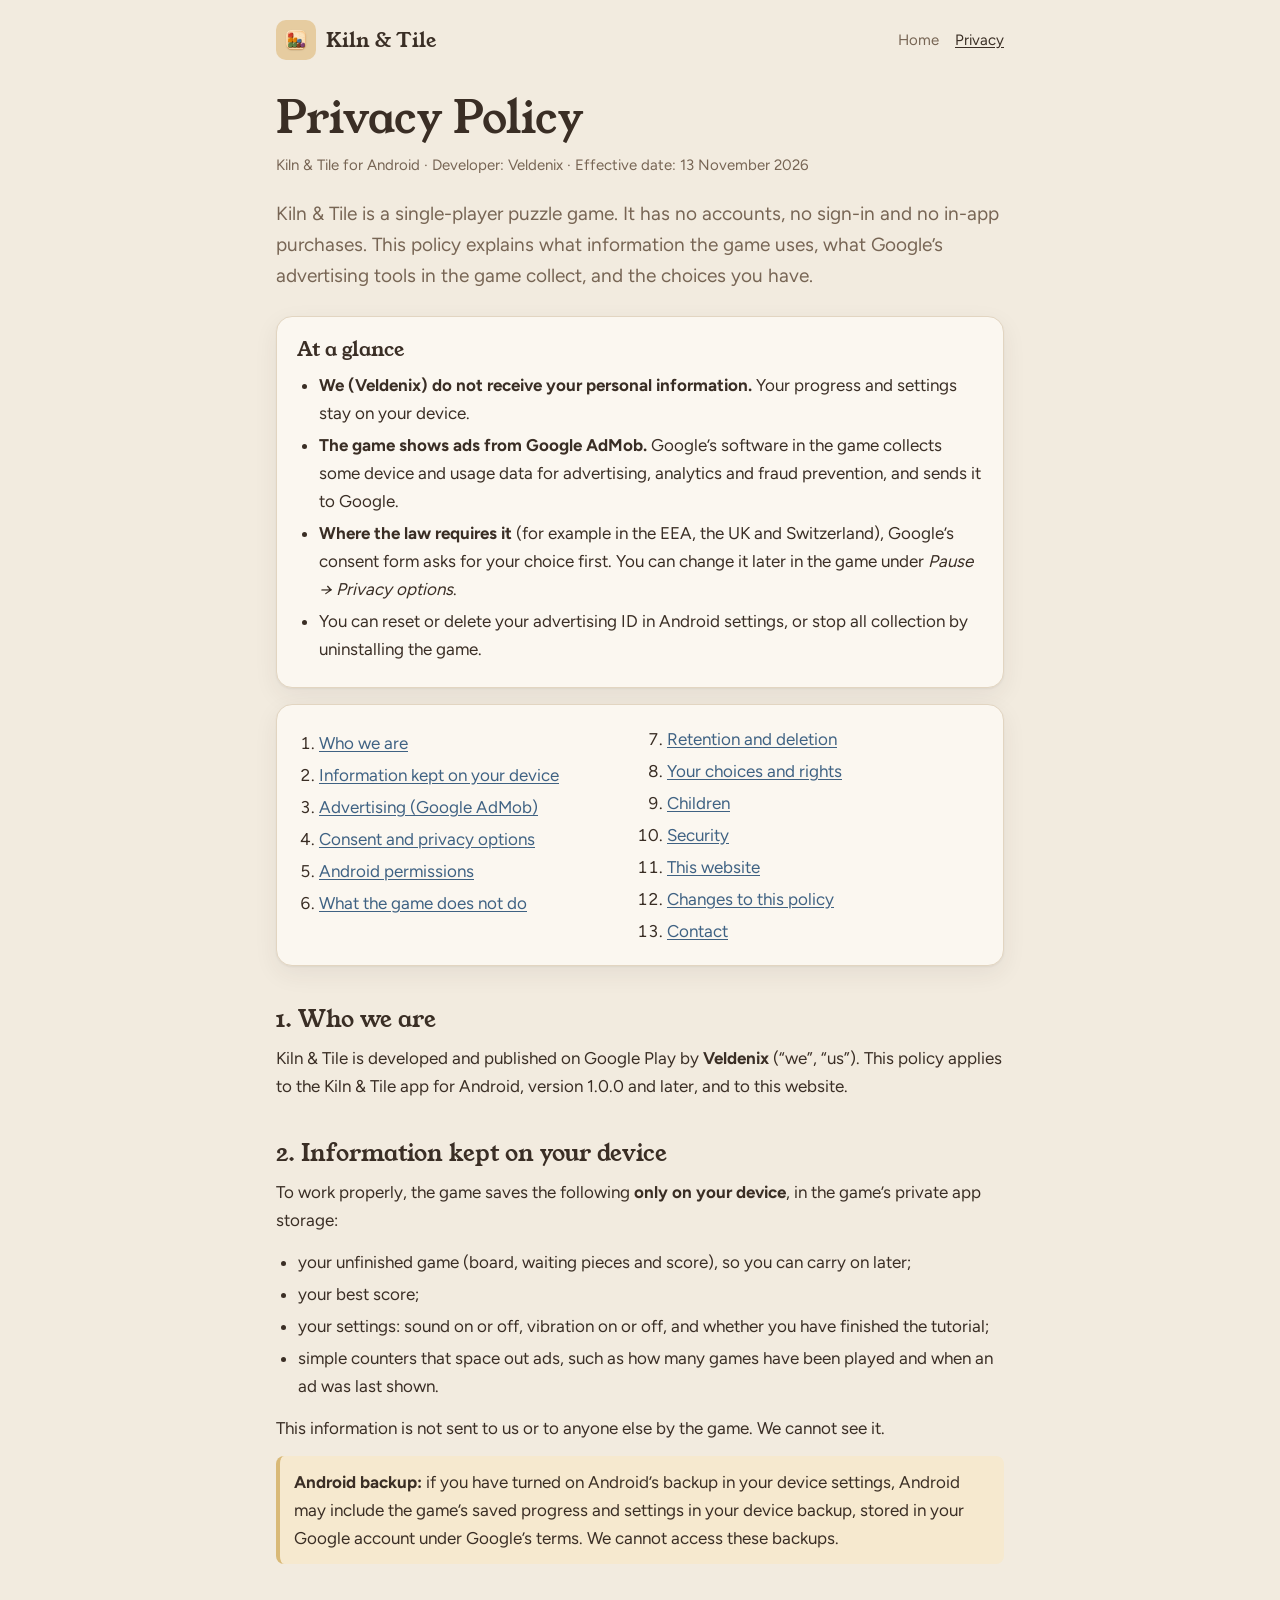
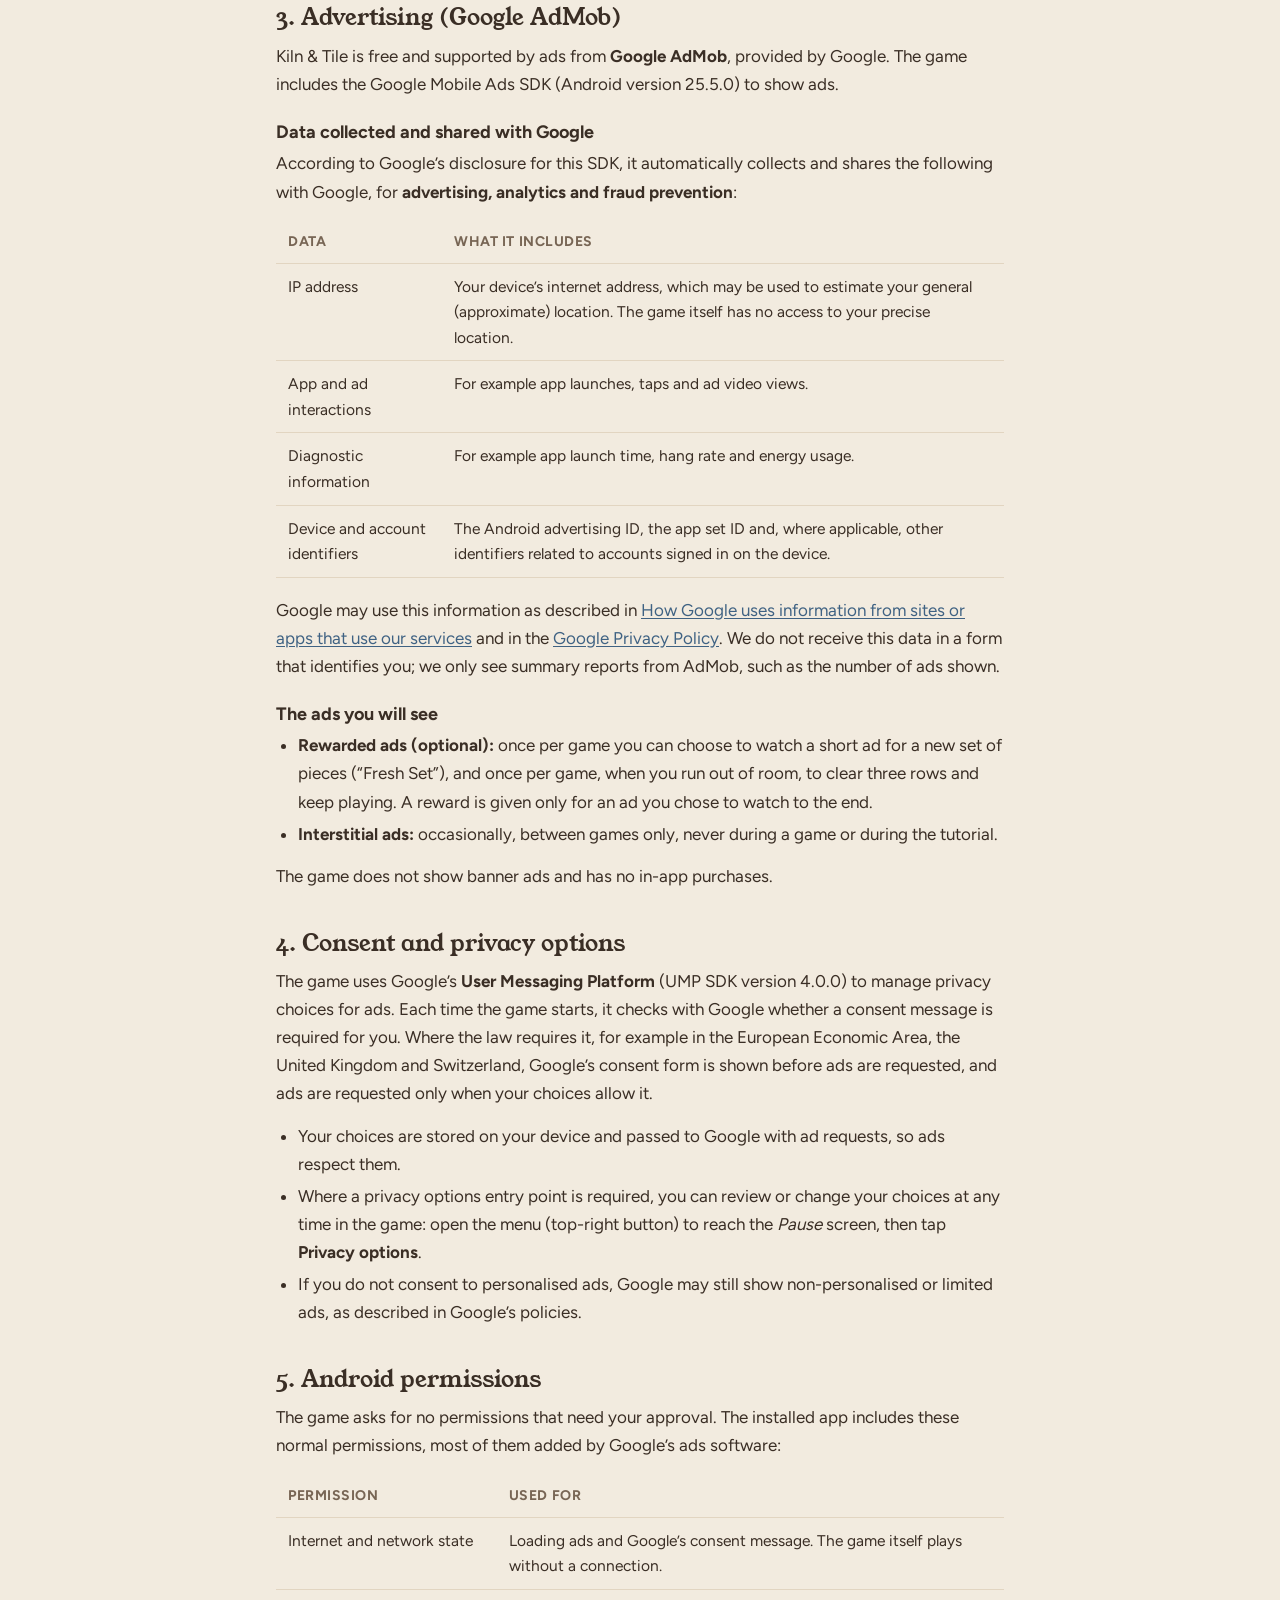
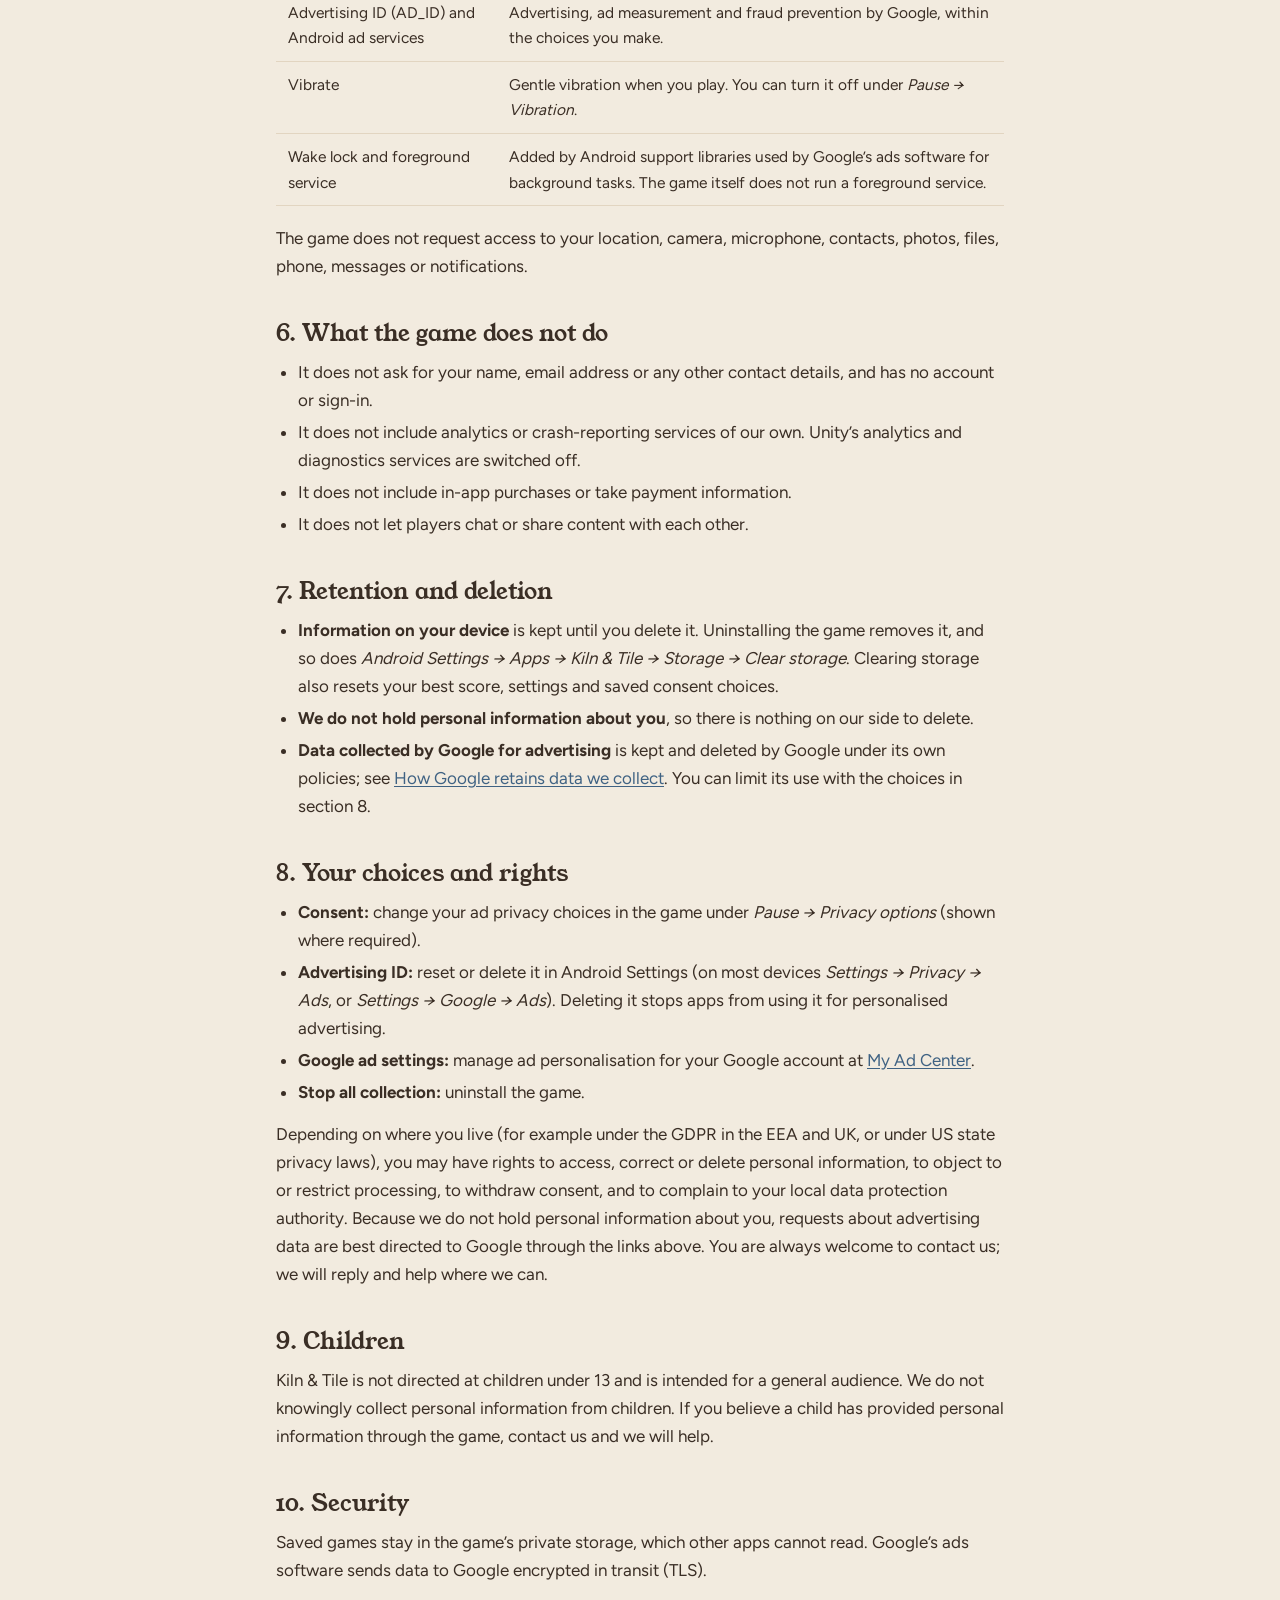
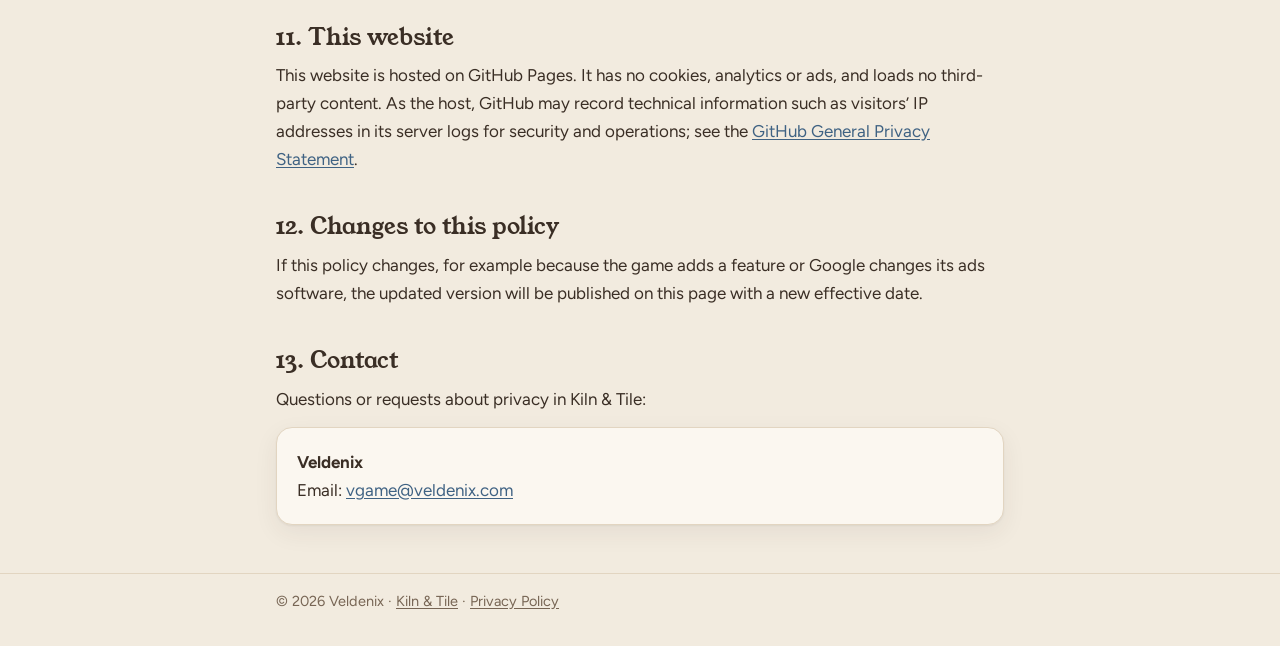
==== privacy-policy.html @ 715ed275 "Add Kiln & Tile website and privacy policy Home page and privacy policy for the Kiln & Tile Android " ====
<!doctype html>
<html lang="en">
<head>
<meta charset="utf-8">
<meta name="viewport" content="width=device-width, initial-scale=1">
<title>Kiln &amp; Tile Privacy Policy</title>
<meta name="description" content="Privacy policy for Kiln & Tile, a calm block puzzle game for Android by Veldenix: what data is used, advertising and consent, retention, deletion and contact.">
<meta name="color-scheme" content="light dark">
<link rel="icon" type="image/png" href="assets/img/favicon-48.png">
<link rel="apple-touch-icon" href="assets/img/apple-touch-icon.png">
<link rel="canonical" href="https://vgame-ux.github.io/kiln-and-tile/privacy-policy.html">
<link rel="stylesheet" href="assets/site.css">
</head>
<body>
<header class="site-head">
  <div class="wrap">
    <a class="brand" href="./"><img src="assets/img/app-icon-256.png" alt="" width="40" height="40"><span>Kiln &amp; Tile</span></a>
    <nav aria-label="Site">
      <a href="./">Home</a>
      <a href="privacy-policy.html" aria-current="page">Privacy</a>
    </nav>
  </div>
</header>

<main class="wrap">
  <h1>Privacy Policy</h1>
  <p class="meta">Kiln &amp; Tile for Android · Developer: Veldenix · Effective date: 13 November 2026</p>

  <p class="lede">Kiln &amp; Tile is a single-player puzzle game. It has no accounts, no sign-in and no in-app purchases. This policy explains what information the game uses, what Google’s advertising tools in the game collect, and the choices you have.</p>

  <section class="card glance" aria-labelledby="glance">
    <h2 id="glance">At a glance</h2>
    <ul>
      <li><strong>We (Veldenix) do not receive your personal information.</strong> Your progress and settings stay on your device.</li>
      <li><strong>The game shows ads from Google AdMob.</strong> Google’s software in the game collects some device and usage data for advertising, analytics and fraud prevention, and sends it to Google.</li>
      <li><strong>Where the law requires it</strong> (for example in the EEA, the UK and Switzerland), Google’s consent form asks for your choice first. You can change it later in the game under <em>Pause → Privacy options</em>.</li>
      <li>You can reset or delete your advertising ID in Android settings, or stop all collection by uninstalling the game.</li>
    </ul>
  </section>

  <nav class="card toc" aria-label="Contents" style="margin-top:16px">
    <ol>
      <li><a href="#who">Who we are</a></li>
      <li><a href="#device">Information kept on your device</a></li>
      <li><a href="#ads">Advertising (Google AdMob)</a></li>
      <li><a href="#consent">Consent and privacy options</a></li>
      <li><a href="#permissions">Android permissions</a></li>
      <li><a href="#not">What the game does not do</a></li>
      <li><a href="#retention">Retention and deletion</a></li>
      <li><a href="#choices">Your choices and rights</a></li>
      <li><a href="#children">Children</a></li>
      <li><a href="#security">Security</a></li>
      <li><a href="#website">This website</a></li>
      <li><a href="#changes">Changes to this policy</a></li>
      <li><a href="#contact">Contact</a></li>
    </ol>
  </nav>

  <h2 id="who">1. Who we are</h2>
  <p>Kiln &amp; Tile is developed and published on Google Play by <strong>Veldenix</strong> (“we”, “us”). This policy applies to the Kiln &amp; Tile app for Android, version 1.0.0 and later, and to this website.</p>

  <h2 id="device">2. Information kept on your device</h2>
  <p>To work properly, the game saves the following <strong>only on your device</strong>, in the game’s private app storage:</p>
  <ul>
    <li>your unfinished game (board, waiting pieces and score), so you can carry on later;</li>
    <li>your best score;</li>
    <li>your settings: sound on or off, vibration on or off, and whether you have finished the tutorial;</li>
    <li>simple counters that space out ads, such as how many games have been played and when an ad was last shown.</li>
  </ul>
  <p>This information is not sent to us or to anyone else by the game. We cannot see it.</p>
  <p class="note"><strong>Android backup:</strong> if you have turned on Android’s backup in your device settings, Android may include the game’s saved progress and settings in your device backup, stored in your Google account under Google’s terms. We cannot access these backups.</p>

  <h2 id="ads">3. Advertising (Google AdMob)</h2>
  <p>Kiln &amp; Tile is free and supported by ads from <strong>Google AdMob</strong>, provided by Google. The game includes the Google Mobile Ads SDK (Android version 25.5.0) to show ads.</p>
  <h3>Data collected and shared with Google</h3>
  <p>According to Google’s disclosure for this SDK, it automatically collects and shares the following with Google, for <strong>advertising, analytics and fraud prevention</strong>:</p>
  <table>
    <thead><tr><th scope="col">Data</th><th scope="col">What it includes</th></tr></thead>
    <tbody>
      <tr><td data-label="Data">IP address</td><td data-label="What it includes">Your device’s internet address, which may be used to estimate your general (approximate) location. The game itself has no access to your precise location.</td></tr>
      <tr><td data-label="Data">App and ad interactions</td><td data-label="What it includes">For example app launches, taps and ad video views.</td></tr>
      <tr><td data-label="Data">Diagnostic information</td><td data-label="What it includes">For example app launch time, hang rate and energy usage.</td></tr>
      <tr><td data-label="Data">Device and account identifiers</td><td data-label="What it includes">The Android advertising ID, the app set ID and, where applicable, other identifiers related to accounts signed in on the device.</td></tr>
    </tbody>
  </table>
  <p>Google may use this information as described in <a href="https://policies.google.com/technologies/partner-sites">How Google uses information from sites or apps that use our services</a> and in the <a href="https://policies.google.com/privacy">Google Privacy Policy</a>. We do not receive this data in a form that identifies you; we only see summary reports from AdMob, such as the number of ads shown.</p>
  <h3>The ads you will see</h3>
  <ul>
    <li><strong>Rewarded ads (optional):</strong> once per game you can choose to watch a short ad for a new set of pieces (“Fresh Set”), and once per game, when you run out of room, to clear three rows and keep playing. A reward is given only for an ad you chose to watch to the end.</li>
    <li><strong>Interstitial ads:</strong> occasionally, between games only, never during a game or during the tutorial.</li>
  </ul>
  <p>The game does not show banner ads and has no in-app purchases.</p>

  <h2 id="consent">4. Consent and privacy options</h2>
  <p>The game uses Google’s <strong>User Messaging Platform</strong> (UMP SDK version 4.0.0) to manage privacy choices for ads. Each time the game starts, it checks with Google whether a consent message is required for you. Where the law requires it, for example in the European Economic Area, the United Kingdom and Switzerland, Google’s consent form is shown before ads are requested, and ads are requested only when your choices allow it.</p>
  <ul>
    <li>Your choices are stored on your device and passed to Google with ad requests, so ads respect them.</li>
    <li>Where a privacy options entry point is required, you can review or change your choices at any time in the game: open the menu (top-right button) to reach the <em>Pause</em> screen, then tap <strong>Privacy options</strong>.</li>
    <li>If you do not consent to personalised ads, Google may still show non-personalised or limited ads, as described in Google’s policies.</li>
  </ul>

  <h2 id="permissions">5. Android permissions</h2>
  <p>The game asks for no permissions that need your approval. The installed app includes these normal permissions, most of them added by Google’s ads software:</p>
  <table>
    <thead><tr><th scope="col">Permission</th><th scope="col">Used for</th></tr></thead>
    <tbody>
      <tr><td data-label="Permission">Internet and network state</td><td data-label="Used for">Loading ads and Google’s consent message. The game itself plays without a connection.</td></tr>
      <tr><td data-label="Permission">Advertising ID (AD_ID) and Android ad services</td><td data-label="Used for">Advertising, ad measurement and fraud prevention by Google, within the choices you make.</td></tr>
      <tr><td data-label="Permission">Vibrate</td><td data-label="Used for">Gentle vibration when you play. You can turn it off under <em>Pause → Vibration</em>.</td></tr>
      <tr><td data-label="Permission">Wake lock and foreground service</td><td data-label="Used for">Added by Android support libraries used by Google’s ads software for background tasks. The game itself does not run a foreground service.</td></tr>
    </tbody>
  </table>
  <p>The game does not request access to your location, camera, microphone, contacts, photos, files, phone, messages or notifications.</p>

  <h2 id="not">6. What the game does not do</h2>
  <ul>
    <li>It does not ask for your name, email address or any other contact details, and has no account or sign-in.</li>
    <li>It does not include analytics or crash-reporting services of our own. Unity’s analytics and diagnostics services are switched off.</li>
    <li>It does not include in-app purchases or take payment information.</li>
    <li>It does not let players chat or share content with each other.</li>
  </ul>

  <h2 id="retention">7. Retention and deletion</h2>
  <ul>
    <li><strong>Information on your device</strong> is kept until you delete it. Uninstalling the game removes it, and so does <em>Android Settings → Apps → Kiln &amp; Tile → Storage → Clear storage</em>. Clearing storage also resets your best score, settings and saved consent choices.</li>
    <li><strong>We do not hold personal information about you</strong>, so there is nothing on our side to delete.</li>
    <li><strong>Data collected by Google for advertising</strong> is kept and deleted by Google under its own policies; see <a href="https://policies.google.com/technologies/retention">How Google retains data we collect</a>. You can limit its use with the choices in section 8.</li>
  </ul>

  <h2 id="choices">8. Your choices and rights</h2>
  <ul>
    <li><strong>Consent:</strong> change your ad privacy choices in the game under <em>Pause → Privacy options</em> (shown where required).</li>
    <li><strong>Advertising ID:</strong> reset or delete it in Android Settings (on most devices <em>Settings → Privacy → Ads</em>, or <em>Settings → Google → Ads</em>). Deleting it stops apps from using it for personalised advertising.</li>
    <li><strong>Google ad settings:</strong> manage ad personalisation for your Google account at <a href="https://myadcenter.google.com/">My Ad Center</a>.</li>
    <li><strong>Stop all collection:</strong> uninstall the game.</li>
  </ul>
  <p>Depending on where you live (for example under the GDPR in the EEA and UK, or under US state privacy laws), you may have rights to access, correct or delete personal information, to object to or restrict processing, to withdraw consent, and to complain to your local data protection authority. Because we do not hold personal information about you, requests about advertising data are best directed to Google through the links above. You are always welcome to contact us; we will reply and help where we can.</p>

  <h2 id="children">9. Children</h2>
  <p>Kiln &amp; Tile is not directed at children under 13 and is intended for a general audience. We do not knowingly collect personal information from children. If you believe a child has provided personal information through the game, contact us and we will help.</p>

  <h2 id="security">10. Security</h2>
  <p>Saved games stay in the game’s private storage, which other apps cannot read. Google’s ads software sends data to Google encrypted in transit (TLS).</p>

  <h2 id="website">11. This website</h2>
  <p>This website is hosted on GitHub Pages. It has no cookies, analytics or ads, and loads no third-party content. As the host, GitHub may record technical information such as visitors’ IP addresses in its server logs for security and operations; see the <a href="https://docs.github.com/en/site-policy/privacy-policies/github-general-privacy-statement">GitHub General Privacy Statement</a>.</p>

  <h2 id="changes">12. Changes to this policy</h2>
  <p>If this policy changes, for example because the game adds a feature or Google changes its ads software, the updated version will be published on this page with a new effective date.</p>

  <h2 id="contact">13. Contact</h2>
  <p>Questions or requests about privacy in Kiln &amp; Tile:</p>
  <p class="card"><strong>Veldenix</strong><br>
    Email: <a href="mailto:vgame@veldenix.com">vgame@veldenix.com</a></p>
</main>

<footer class="site-foot">
  <div class="wrap">
    <p>© 2026 Veldenix · <a href="./">Kiln &amp; Tile</a> · <a href="privacy-policy.html">Privacy Policy</a></p>
  </div>
</footer>
</body>
</html>
---- assets/site.css ----
/* Kiln & Tile site: shared styles. Fonts are self-hosted (SIL OFL), so pages make no third-party requests. */
@font-face {
  font-family: "Young Serif";
  src: url("fonts/YoungSerif-Regular.ttf") format("truetype");
  font-weight: 400;
  font-display: swap;
}
@font-face {
  font-family: "Figtree";
  src: url("fonts/Figtree-Variable.ttf") format("truetype");
  font-weight: 300 900;
  font-display: swap;
}

:root {
  --bg: #F2EBDF;          /* Linen */
  --surface: #FBF7F0;     /* Porcelain */
  --line: #E2D5C1;        /* Well */
  --ink: #3A2E25;         /* Umber */
  --muted: #776554;       /* Clay ink */
  --accent: #A3463A;      /* Oxblood */
  --link: #3F6283;        /* Cobalt, darkened for contrast */
  --note-bg: #F6E9CF;
  --note-line: #D9B977;
  --shadow: 0 1px 2px rgba(58, 46, 37, .06), 0 8px 24px rgba(58, 46, 37, .07);
  color-scheme: light;
}
@media (prefers-color-scheme: dark) {
  :root:not([data-theme="light"]) {
    --bg: #1E1813;
    --surface: #2A221B;
    --line: #3E3328;
    --ink: #F2EBDF;
    --muted: #C4B4A0;
    --accent: #E08A7C;
    --link: #9DBBD8;
    --note-bg: #3A2F1C;
    --note-line: #7A6233;
    --shadow: none;
    color-scheme: dark;
  }
}
:root[data-theme="dark"] {
  --bg: #1E1813; --surface: #2A221B; --line: #3E3328; --ink: #F2EBDF; --muted: #C4B4A0;
  --accent: #E08A7C; --link: #9DBBD8; --note-bg: #3A2F1C; --note-line: #7A6233; --shadow: none;
  color-scheme: dark;
}

* { box-sizing: border-box; }
html { -webkit-text-size-adjust: 100%; }
body {
  margin: 0;
  background: var(--bg);
  color: var(--ink);
  font: 400 17px/1.65 "Figtree", system-ui, -apple-system, "Segoe UI", Roboto, sans-serif;
  overflow-wrap: break-word;
}
a { color: var(--link); text-underline-offset: 2px; }
a:focus-visible { outline: 3px solid var(--link); outline-offset: 2px; border-radius: 4px; }
img { max-width: 100%; height: auto; display: block; }

.wrap { max-width: 760px; margin: 0 auto; padding: 0 16px; }

/* Header */
.site-head { padding: 20px 0 8px; }
.site-head .wrap { display: flex; align-items: center; gap: 12px; }
.brand { display: flex; align-items: center; gap: 10px; color: var(--ink); text-decoration: none; }
.brand img { width: 40px; height: 40px; border-radius: 10px; }
.brand span { font-family: "Young Serif", Georgia, serif; font-size: 20px; }
.site-head nav { margin-left: auto; display: flex; gap: 16px; font-size: 15px; }
.site-head nav a { color: var(--muted); text-decoration: none; }
.site-head nav a:hover, .site-head nav a[aria-current="page"] { color: var(--ink); text-decoration: underline; }

/* Type */
h1, h2, h3 { font-family: "Young Serif", Georgia, serif; font-weight: 400; line-height: 1.2; color: var(--ink); }
h1 { font-size: clamp(30px, 7vw, 44px); margin: 24px 0 8px; }
h2 { font-size: 23px; margin: 40px 0 10px; scroll-margin-top: 16px; }
h3 { font-size: 18px; margin: 24px 0 6px; font-family: "Figtree", system-ui, sans-serif; font-weight: 700; }
p, ul, ol { margin: 0 0 14px; }
ul, ol { padding-left: 22px; }
li { margin: 4px 0; }
.lede { font-size: 19px; color: var(--muted); }
.meta { color: var(--muted); font-size: 15px; margin: 0 0 20px; }

/* Blocks */
.card {
  background: var(--surface);
  border: 1px solid var(--line);
  border-radius: 16px;
  padding: 20px;
  box-shadow: var(--shadow);
}
.glance { margin: 24px 0 8px; }
.glance h2 { margin-top: 0; font-size: 20px; }
.glance ul { margin-bottom: 0; }
.toc ol { margin: 0; columns: 2 240px; column-gap: 32px; }
.toc li { break-inside: avoid; }
.note {
  background: var(--note-bg);
  border-left: 4px solid var(--note-line);
  border-radius: 8px;
  padding: 12px 14px;
  margin: 0 0 16px;
}
.placeholder { background: var(--note-bg); outline: 2px dashed var(--note-line); border-radius: 4px; padding: 0 4px; }

/* Tables become stacked cards on narrow screens */
table { width: 100%; border-collapse: collapse; margin: 8px 0 18px; font-size: 15.5px; }
th, td { text-align: left; vertical-align: top; padding: 10px 12px; border-bottom: 1px solid var(--line); }
th { font-weight: 700; color: var(--muted); font-size: 14px; text-transform: uppercase; letter-spacing: .04em; }
@media (max-width: 620px) {
  table, thead, tbody, tr, th, td { display: block; }
  thead { position: absolute; left: -9999px; }
  tr { background: var(--surface); border: 1px solid var(--line); border-radius: 12px; padding: 6px 4px; margin: 0 0 12px; }
  td { border: 0; padding: 6px 12px; }
  td::before { content: attr(data-label); display: block; font-size: 12.5px; font-weight: 700; letter-spacing: .05em; text-transform: uppercase; color: var(--muted); }
}

/* Home page */
.hero { display: grid; gap: 24px; align-items: center; padding: 16px 0 8px; }
.hero .icon { width: 120px; height: 120px; border-radius: 28px; box-shadow: var(--shadow); }
.hero h1 { margin-top: 8px; }
@media (min-width: 640px) { .hero { grid-template-columns: 140px 1fr; } .hero .icon { width: 140px; height: 140px; } }
.badge {
  display: inline-block; font-size: 14px; font-weight: 700; letter-spacing: .03em;
  padding: 8px 14px; border-radius: 999px; background: var(--ink); color: var(--bg);
}
.shots { display: grid; grid-template-columns: repeat(3, minmax(0, 1fr)); gap: 12px; margin: 28px 0 8px; }
.shots img { border-radius: 14px; border: 1px solid var(--line); box-shadow: var(--shadow); }
.features { display: grid; gap: 12px; margin: 24px 0; }
@media (min-width: 640px) { .features { grid-template-columns: 1fr 1fr; } }
.features .card p { margin: 0; color: var(--muted); }
.features .card h3 { margin: 0 0 4px; }

/* Footer */
.site-foot { margin: 48px 0 32px; padding-top: 16px; border-top: 1px solid var(--line); color: var(--muted); font-size: 14.5px; }
.site-foot a { color: var(--muted); }
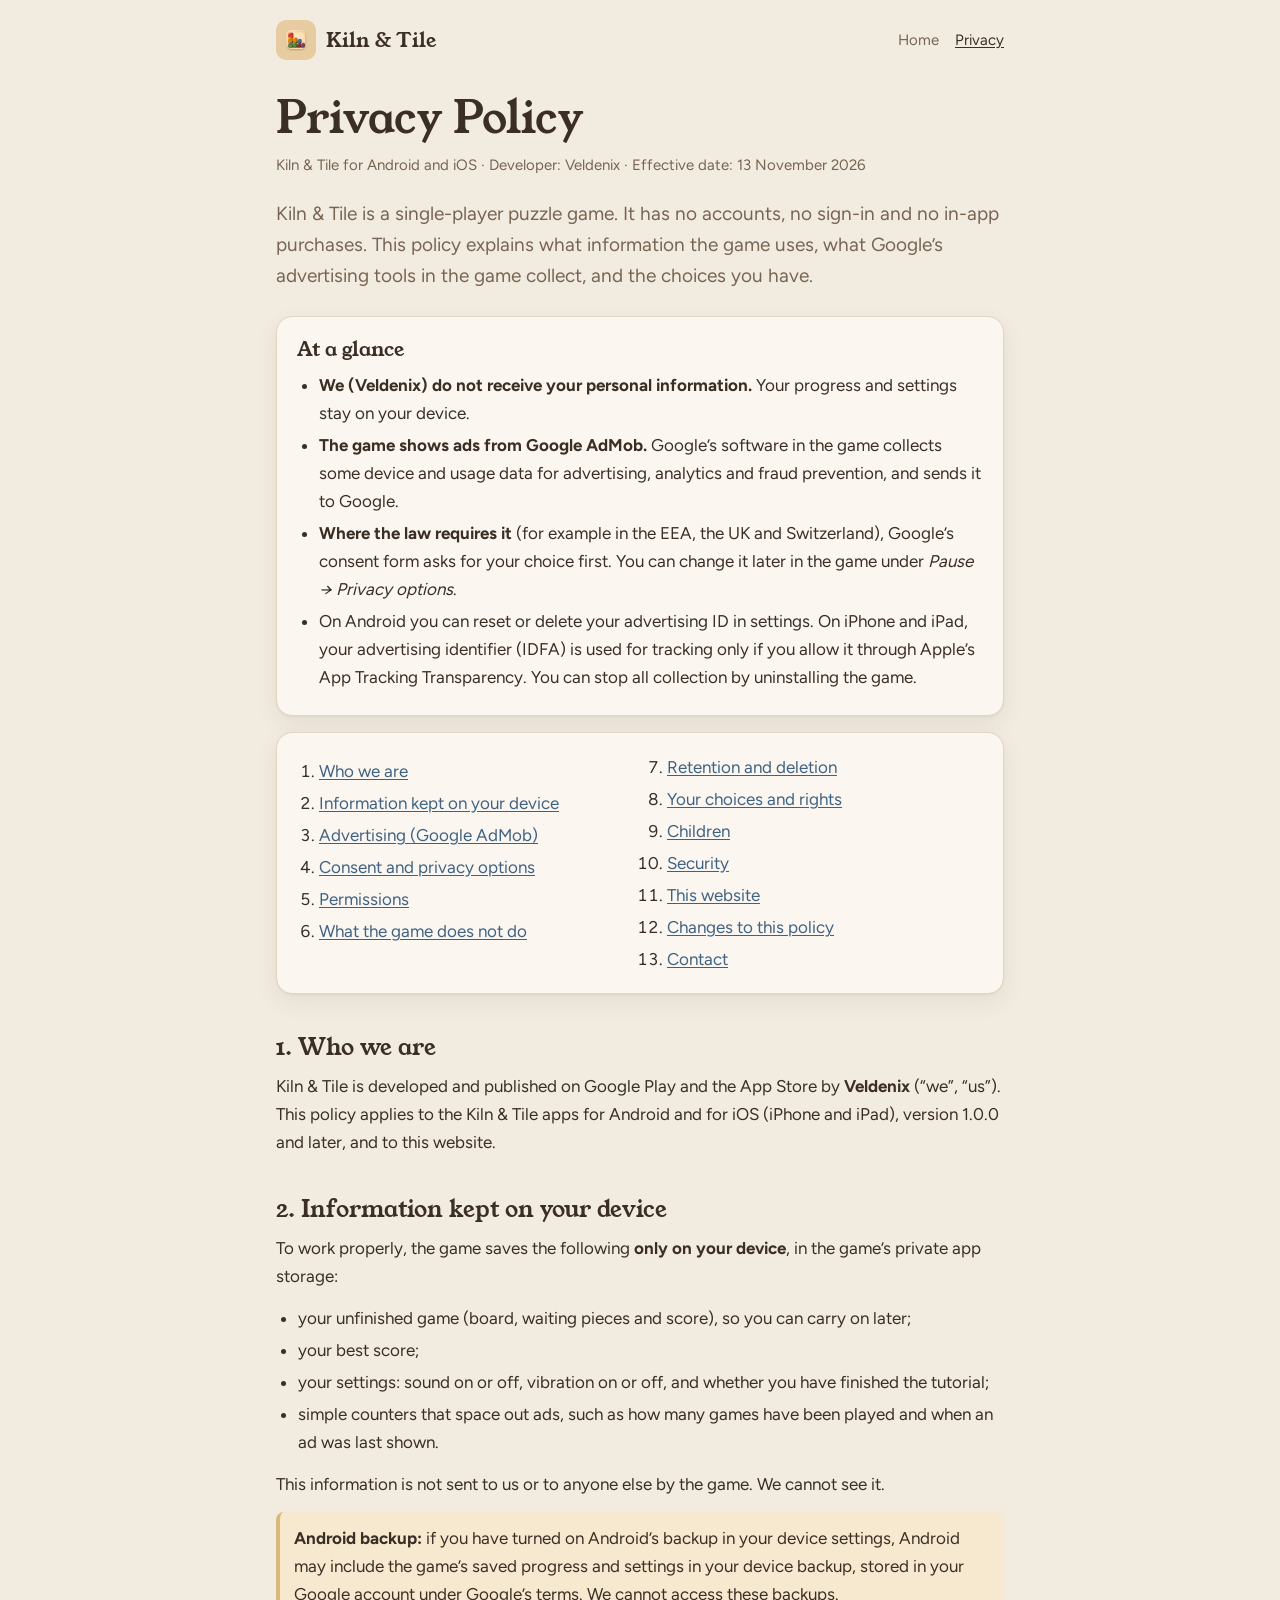
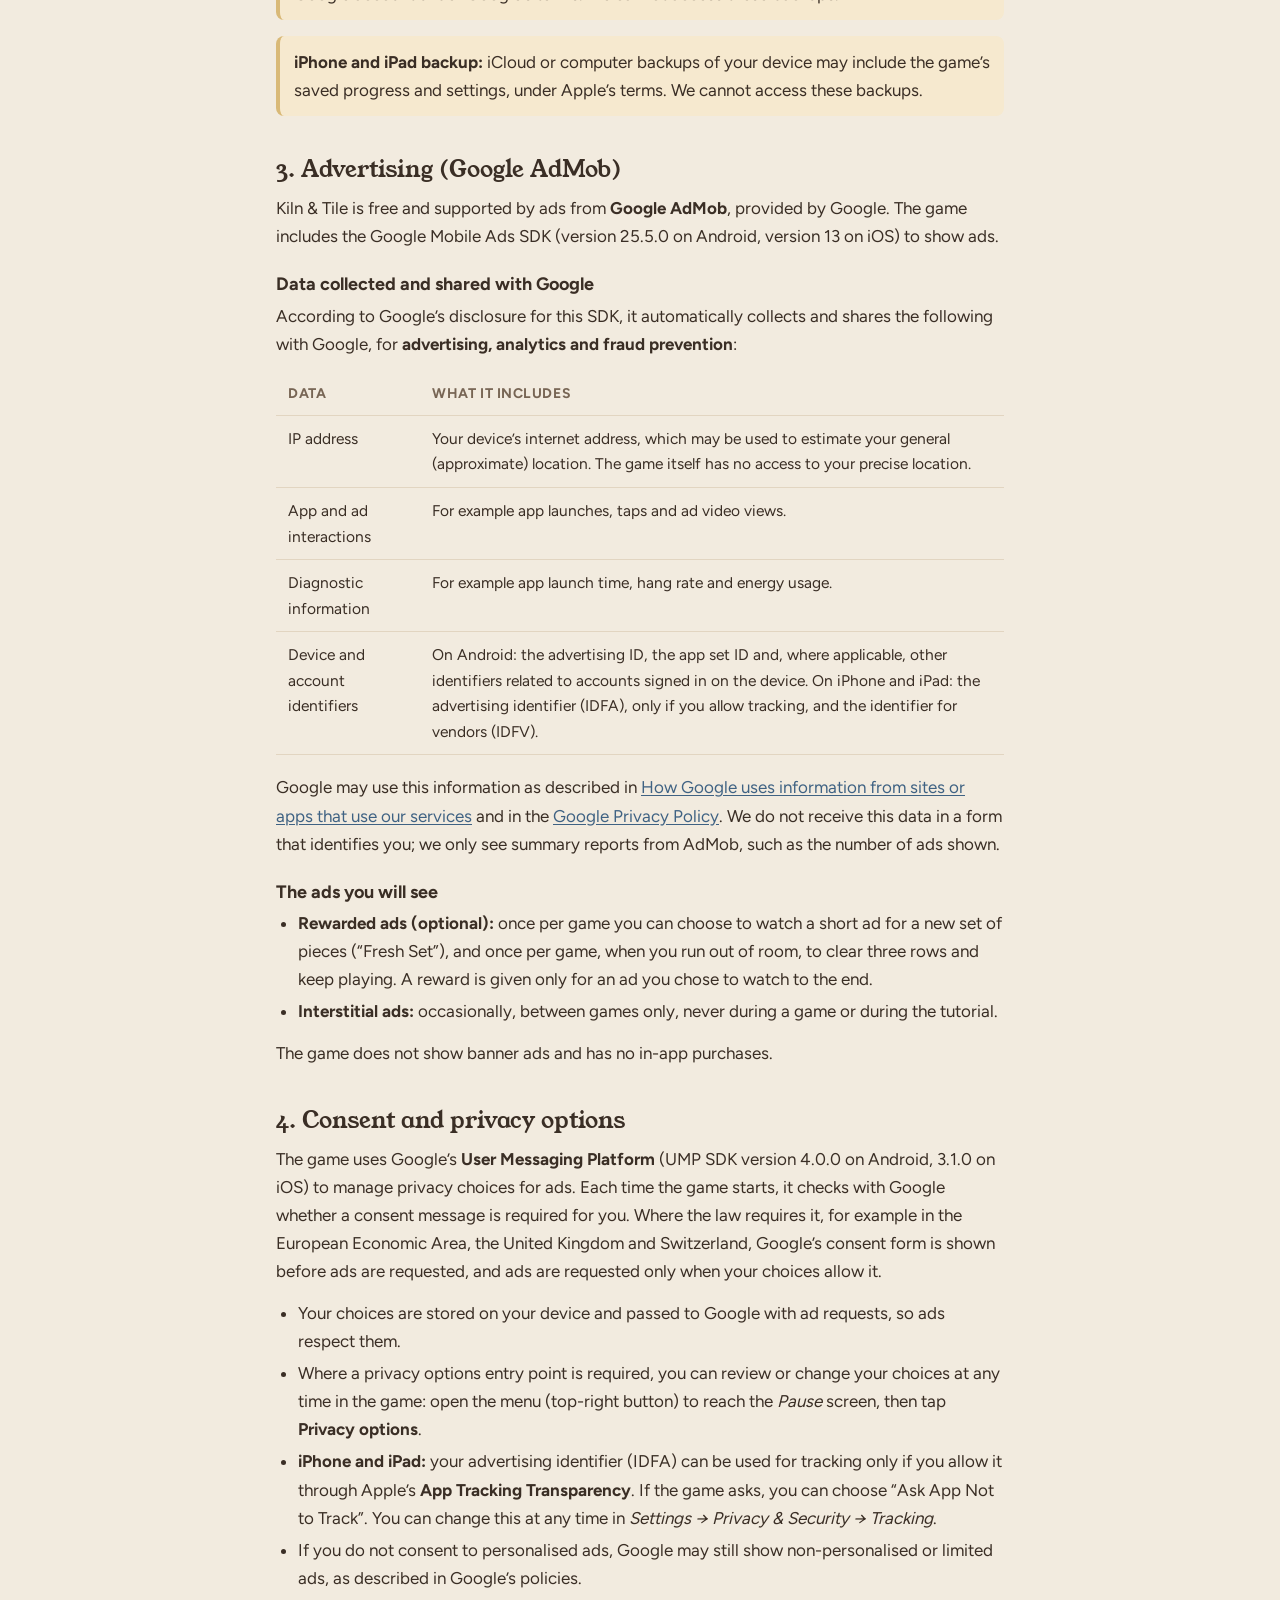
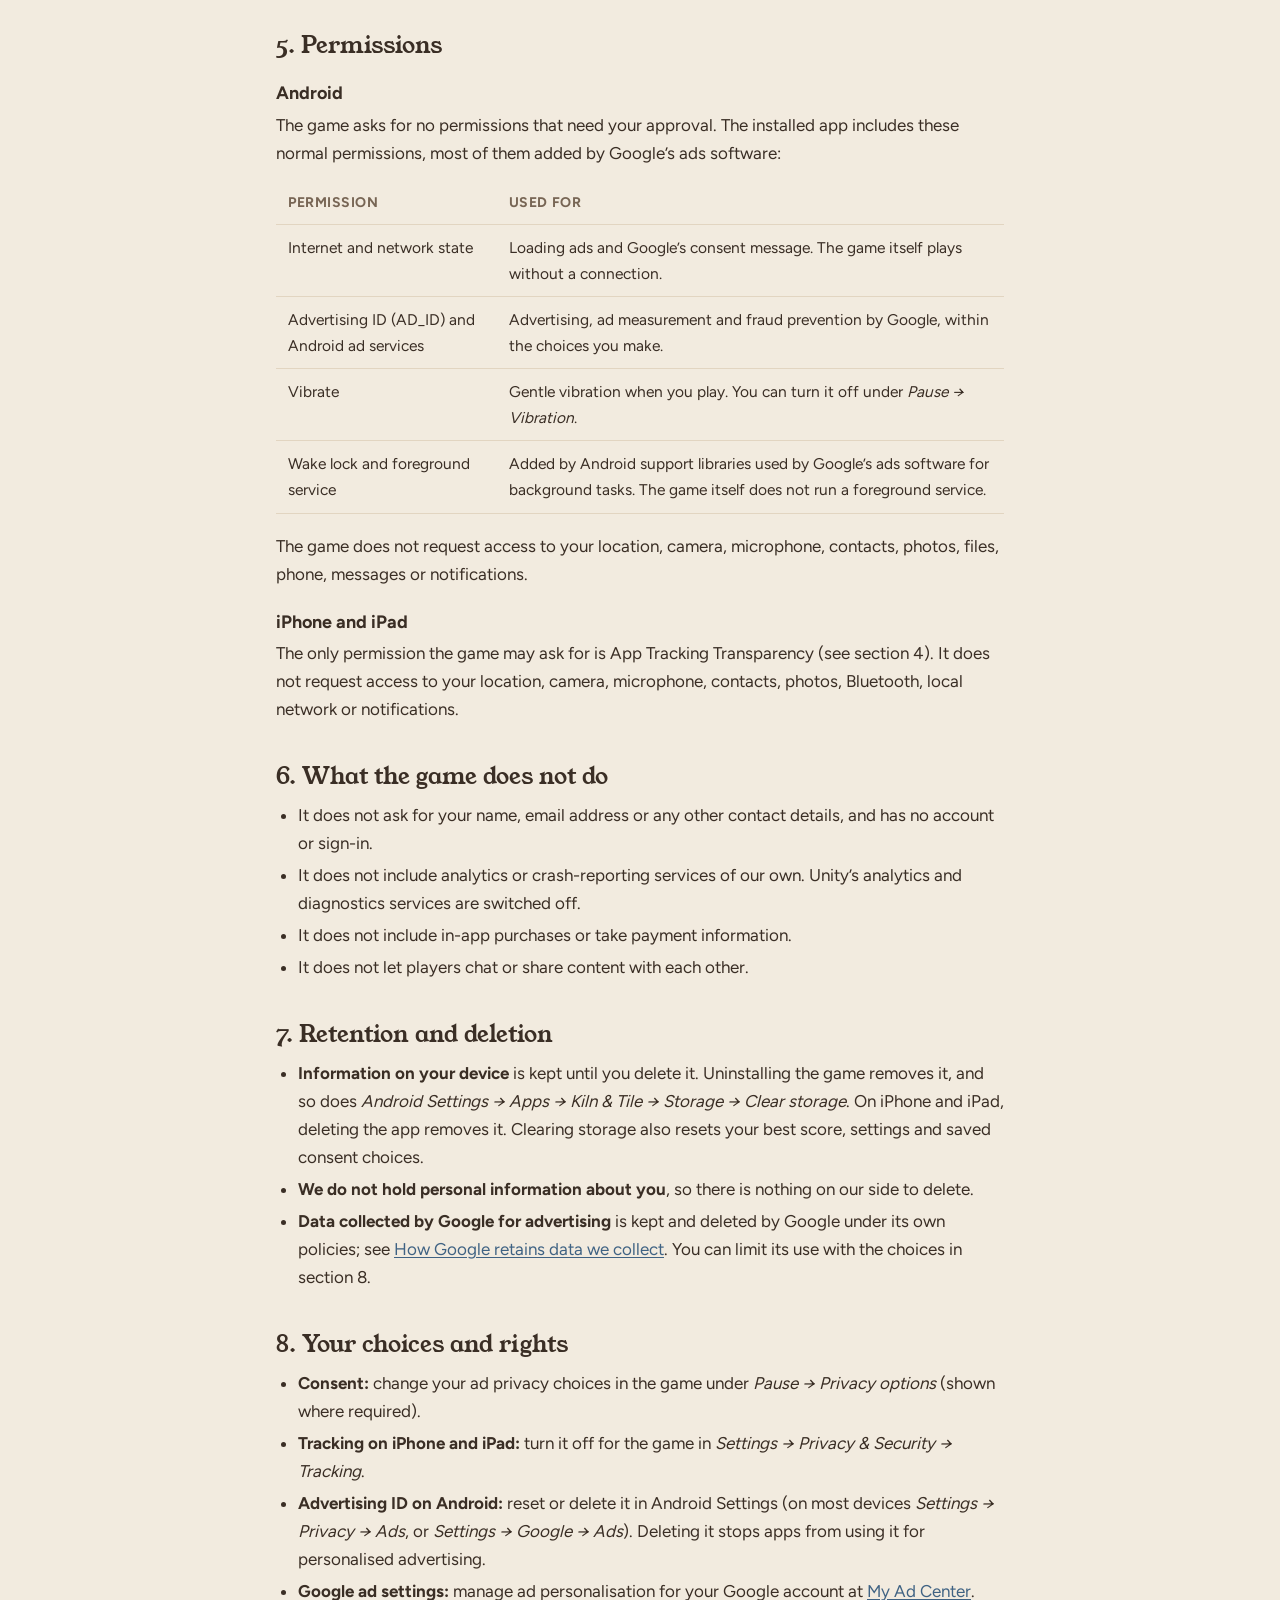
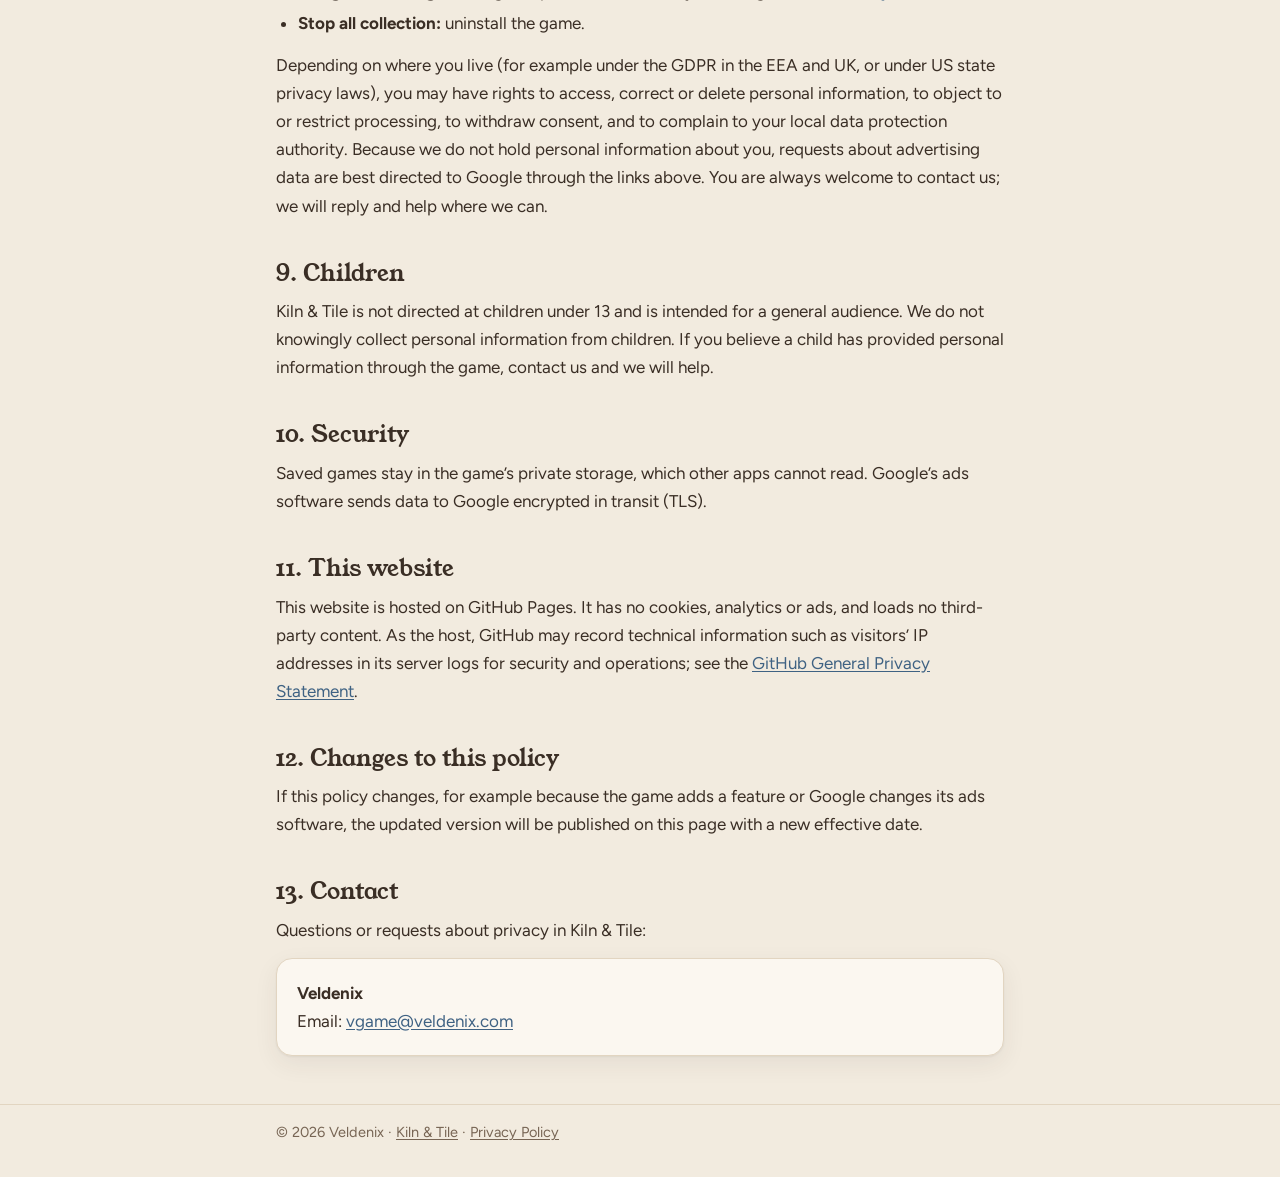
==== commit 43d926e1: "Add files via upload" ====
--- a/privacy-policy.html
+++ b/privacy-policy.html
@@ -1,163 +1,169 @@
-<!doctype html>
-<html lang="en">
-<head>
-<meta charset="utf-8">
-<meta name="viewport" content="width=device-width, initial-scale=1">
-<title>Kiln &amp; Tile Privacy Policy</title>
-<meta name="description" content="Privacy policy for Kiln & Tile, a calm block puzzle game for Android by Veldenix: what data is used, advertising and consent, retention, deletion and contact.">
-<meta name="color-scheme" content="light dark">
-<link rel="icon" type="image/png" href="assets/img/favicon-48.png">
-<link rel="apple-touch-icon" href="assets/img/apple-touch-icon.png">
-<link rel="canonical" href="https://vgame-ux.github.io/kiln-and-tile/privacy-policy.html">
-<link rel="stylesheet" href="assets/site.css">
-</head>
-<body>
-<header class="site-head">
-  <div class="wrap">
-    <a class="brand" href="./"><img src="assets/img/app-icon-256.png" alt="" width="40" height="40"><span>Kiln &amp; Tile</span></a>
-    <nav aria-label="Site">
-      <a href="./">Home</a>
-      <a href="privacy-policy.html" aria-current="page">Privacy</a>
-    </nav>
-  </div>
-</header>
-
-<main class="wrap">
-  <h1>Privacy Policy</h1>
-  <p class="meta">Kiln &amp; Tile for Android · Developer: Veldenix · Effective date: 13 November 2026</p>
-
-  <p class="lede">Kiln &amp; Tile is a single-player puzzle game. It has no accounts, no sign-in and no in-app purchases. This policy explains what information the game uses, what Google’s advertising tools in the game collect, and the choices you have.</p>
-
-  <section class="card glance" aria-labelledby="glance">
-    <h2 id="glance">At a glance</h2>
-    <ul>
-      <li><strong>We (Veldenix) do not receive your personal information.</strong> Your progress and settings stay on your device.</li>
-      <li><strong>The game shows ads from Google AdMob.</strong> Google’s software in the game collects some device and usage data for advertising, analytics and fraud prevention, and sends it to Google.</li>
-      <li><strong>Where the law requires it</strong> (for example in the EEA, the UK and Switzerland), Google’s consent form asks for your choice first. You can change it later in the game under <em>Pause → Privacy options</em>.</li>
-      <li>You can reset or delete your advertising ID in Android settings, or stop all collection by uninstalling the game.</li>
-    </ul>
-  </section>
-
-  <nav class="card toc" aria-label="Contents" style="margin-top:16px">
-    <ol>
-      <li><a href="#who">Who we are</a></li>
-      <li><a href="#device">Information kept on your device</a></li>
-      <li><a href="#ads">Advertising (Google AdMob)</a></li>
-      <li><a href="#consent">Consent and privacy options</a></li>
-      <li><a href="#permissions">Android permissions</a></li>
-      <li><a href="#not">What the game does not do</a></li>
-      <li><a href="#retention">Retention and deletion</a></li>
-      <li><a href="#choices">Your choices and rights</a></li>
-      <li><a href="#children">Children</a></li>
-      <li><a href="#security">Security</a></li>
-      <li><a href="#website">This website</a></li>
-      <li><a href="#changes">Changes to this policy</a></li>
-      <li><a href="#contact">Contact</a></li>
-    </ol>
-  </nav>
-
-  <h2 id="who">1. Who we are</h2>
-  <p>Kiln &amp; Tile is developed and published on Google Play by <strong>Veldenix</strong> (“we”, “us”). This policy applies to the Kiln &amp; Tile app for Android, version 1.0.0 and later, and to this website.</p>
-
-  <h2 id="device">2. Information kept on your device</h2>
-  <p>To work properly, the game saves the following <strong>only on your device</strong>, in the game’s private app storage:</p>
-  <ul>
-    <li>your unfinished game (board, waiting pieces and score), so you can carry on later;</li>
-    <li>your best score;</li>
-    <li>your settings: sound on or off, vibration on or off, and whether you have finished the tutorial;</li>
-    <li>simple counters that space out ads, such as how many games have been played and when an ad was last shown.</li>
-  </ul>
-  <p>This information is not sent to us or to anyone else by the game. We cannot see it.</p>
-  <p class="note"><strong>Android backup:</strong> if you have turned on Android’s backup in your device settings, Android may include the game’s saved progress and settings in your device backup, stored in your Google account under Google’s terms. We cannot access these backups.</p>
-
-  <h2 id="ads">3. Advertising (Google AdMob)</h2>
-  <p>Kiln &amp; Tile is free and supported by ads from <strong>Google AdMob</strong>, provided by Google. The game includes the Google Mobile Ads SDK (Android version 25.5.0) to show ads.</p>
-  <h3>Data collected and shared with Google</h3>
-  <p>According to Google’s disclosure for this SDK, it automatically collects and shares the following with Google, for <strong>advertising, analytics and fraud prevention</strong>:</p>
-  <table>
-    <thead><tr><th scope="col">Data</th><th scope="col">What it includes</th></tr></thead>
-    <tbody>
-      <tr><td data-label="Data">IP address</td><td data-label="What it includes">Your device’s internet address, which may be used to estimate your general (approximate) location. The game itself has no access to your precise location.</td></tr>
-      <tr><td data-label="Data">App and ad interactions</td><td data-label="What it includes">For example app launches, taps and ad video views.</td></tr>
-      <tr><td data-label="Data">Diagnostic information</td><td data-label="What it includes">For example app launch time, hang rate and energy usage.</td></tr>
-      <tr><td data-label="Data">Device and account identifiers</td><td data-label="What it includes">The Android advertising ID, the app set ID and, where applicable, other identifiers related to accounts signed in on the device.</td></tr>
-    </tbody>
-  </table>
-  <p>Google may use this information as described in <a href="https://policies.google.com/technologies/partner-sites">How Google uses information from sites or apps that use our services</a> and in the <a href="https://policies.google.com/privacy">Google Privacy Policy</a>. We do not receive this data in a form that identifies you; we only see summary reports from AdMob, such as the number of ads shown.</p>
-  <h3>The ads you will see</h3>
-  <ul>
-    <li><strong>Rewarded ads (optional):</strong> once per game you can choose to watch a short ad for a new set of pieces (“Fresh Set”), and once per game, when you run out of room, to clear three rows and keep playing. A reward is given only for an ad you chose to watch to the end.</li>
-    <li><strong>Interstitial ads:</strong> occasionally, between games only, never during a game or during the tutorial.</li>
-  </ul>
-  <p>The game does not show banner ads and has no in-app purchases.</p>
-
-  <h2 id="consent">4. Consent and privacy options</h2>
-  <p>The game uses Google’s <strong>User Messaging Platform</strong> (UMP SDK version 4.0.0) to manage privacy choices for ads. Each time the game starts, it checks with Google whether a consent message is required for you. Where the law requires it, for example in the European Economic Area, the United Kingdom and Switzerland, Google’s consent form is shown before ads are requested, and ads are requested only when your choices allow it.</p>
-  <ul>
-    <li>Your choices are stored on your device and passed to Google with ad requests, so ads respect them.</li>
-    <li>Where a privacy options entry point is required, you can review or change your choices at any time in the game: open the menu (top-right button) to reach the <em>Pause</em> screen, then tap <strong>Privacy options</strong>.</li>
-    <li>If you do not consent to personalised ads, Google may still show non-personalised or limited ads, as described in Google’s policies.</li>
-  </ul>
-
-  <h2 id="permissions">5. Android permissions</h2>
-  <p>The game asks for no permissions that need your approval. The installed app includes these normal permissions, most of them added by Google’s ads software:</p>
-  <table>
-    <thead><tr><th scope="col">Permission</th><th scope="col">Used for</th></tr></thead>
-    <tbody>
-      <tr><td data-label="Permission">Internet and network state</td><td data-label="Used for">Loading ads and Google’s consent message. The game itself plays without a connection.</td></tr>
-      <tr><td data-label="Permission">Advertising ID (AD_ID) and Android ad services</td><td data-label="Used for">Advertising, ad measurement and fraud prevention by Google, within the choices you make.</td></tr>
-      <tr><td data-label="Permission">Vibrate</td><td data-label="Used for">Gentle vibration when you play. You can turn it off under <em>Pause → Vibration</em>.</td></tr>
-      <tr><td data-label="Permission">Wake lock and foreground service</td><td data-label="Used for">Added by Android support libraries used by Google’s ads software for background tasks. The game itself does not run a foreground service.</td></tr>
-    </tbody>
-  </table>
-  <p>The game does not request access to your location, camera, microphone, contacts, photos, files, phone, messages or notifications.</p>
-
-  <h2 id="not">6. What the game does not do</h2>
-  <ul>
-    <li>It does not ask for your name, email address or any other contact details, and has no account or sign-in.</li>
-    <li>It does not include analytics or crash-reporting services of our own. Unity’s analytics and diagnostics services are switched off.</li>
-    <li>It does not include in-app purchases or take payment information.</li>
-    <li>It does not let players chat or share content with each other.</li>
-  </ul>
-
-  <h2 id="retention">7. Retention and deletion</h2>
-  <ul>
-    <li><strong>Information on your device</strong> is kept until you delete it. Uninstalling the game removes it, and so does <em>Android Settings → Apps → Kiln &amp; Tile → Storage → Clear storage</em>. Clearing storage also resets your best score, settings and saved consent choices.</li>
-    <li><strong>We do not hold personal information about you</strong>, so there is nothing on our side to delete.</li>
-    <li><strong>Data collected by Google for advertising</strong> is kept and deleted by Google under its own policies; see <a href="https://policies.google.com/technologies/retention">How Google retains data we collect</a>. You can limit its use with the choices in section 8.</li>
-  </ul>
-
-  <h2 id="choices">8. Your choices and rights</h2>
-  <ul>
-    <li><strong>Consent:</strong> change your ad privacy choices in the game under <em>Pause → Privacy options</em> (shown where required).</li>
-    <li><strong>Advertising ID:</strong> reset or delete it in Android Settings (on most devices <em>Settings → Privacy → Ads</em>, or <em>Settings → Google → Ads</em>). Deleting it stops apps from using it for personalised advertising.</li>
-    <li><strong>Google ad settings:</strong> manage ad personalisation for your Google account at <a href="https://myadcenter.google.com/">My Ad Center</a>.</li>
-    <li><strong>Stop all collection:</strong> uninstall the game.</li>
-  </ul>
-  <p>Depending on where you live (for example under the GDPR in the EEA and UK, or under US state privacy laws), you may have rights to access, correct or delete personal information, to object to or restrict processing, to withdraw consent, and to complain to your local data protection authority. Because we do not hold personal information about you, requests about advertising data are best directed to Google through the links above. You are always welcome to contact us; we will reply and help where we can.</p>
-
-  <h2 id="children">9. Children</h2>
-  <p>Kiln &amp; Tile is not directed at children under 13 and is intended for a general audience. We do not knowingly collect personal information from children. If you believe a child has provided personal information through the game, contact us and we will help.</p>
-
-  <h2 id="security">10. Security</h2>
-  <p>Saved games stay in the game’s private storage, which other apps cannot read. Google’s ads software sends data to Google encrypted in transit (TLS).</p>
-
-  <h2 id="website">11. This website</h2>
-  <p>This website is hosted on GitHub Pages. It has no cookies, analytics or ads, and loads no third-party content. As the host, GitHub may record technical information such as visitors’ IP addresses in its server logs for security and operations; see the <a href="https://docs.github.com/en/site-policy/privacy-policies/github-general-privacy-statement">GitHub General Privacy Statement</a>.</p>
-
-  <h2 id="changes">12. Changes to this policy</h2>
-  <p>If this policy changes, for example because the game adds a feature or Google changes its ads software, the updated version will be published on this page with a new effective date.</p>
-
-  <h2 id="contact">13. Contact</h2>
-  <p>Questions or requests about privacy in Kiln &amp; Tile:</p>
-  <p class="card"><strong>Veldenix</strong><br>
-    Email: <a href="mailto:vgame@veldenix.com">vgame@veldenix.com</a></p>
-</main>
-
-<footer class="site-foot">
-  <div class="wrap">
-    <p>© 2026 Veldenix · <a href="./">Kiln &amp; Tile</a> · <a href="privacy-policy.html">Privacy Policy</a></p>
-  </div>
-</footer>
-</body>
-</html>
+<!doctype html>
+<html lang="en">
+<head>
+<meta charset="utf-8">
+<meta name="viewport" content="width=device-width, initial-scale=1">
+<title>Kiln &amp; Tile Privacy Policy</title>
+<meta name="description" content="Privacy policy for Kiln & Tile, a calm block puzzle game for Android, iPhone and iPad by Veldenix: what data is used, advertising and consent, retention, deletion and contact.">
+<meta name="color-scheme" content="light dark">
+<link rel="icon" type="image/png" href="assets/img/favicon-48.png">
+<link rel="apple-touch-icon" href="assets/img/apple-touch-icon.png">
+<link rel="canonical" href="https://vgame-ux.github.io/kiln-and-tile/privacy-policy.html">
+<link rel="stylesheet" href="assets/site.css">
+</head>
+<body>
+<header class="site-head">
+  <div class="wrap">
+    <a class="brand" href="./"><img src="assets/img/app-icon-256.png" alt="" width="40" height="40"><span>Kiln &amp; Tile</span></a>
+    <nav aria-label="Site">
+      <a href="./">Home</a>
+      <a href="privacy-policy.html" aria-current="page">Privacy</a>
+    </nav>
+  </div>
+</header>
+
+<main class="wrap">
+  <h1>Privacy Policy</h1>
+  <p class="meta">Kiln &amp; Tile for Android and iOS · Developer: Veldenix · Effective date: 13 November 2026</p>
+
+  <p class="lede">Kiln &amp; Tile is a single-player puzzle game. It has no accounts, no sign-in and no in-app purchases. This policy explains what information the game uses, what Google’s advertising tools in the game collect, and the choices you have.</p>
+
+  <section class="card glance" aria-labelledby="glance">
+    <h2 id="glance">At a glance</h2>
+    <ul>
+      <li><strong>We (Veldenix) do not receive your personal information.</strong> Your progress and settings stay on your device.</li>
+      <li><strong>The game shows ads from Google AdMob.</strong> Google’s software in the game collects some device and usage data for advertising, analytics and fraud prevention, and sends it to Google.</li>
+      <li><strong>Where the law requires it</strong> (for example in the EEA, the UK and Switzerland), Google’s consent form asks for your choice first. You can change it later in the game under <em>Pause → Privacy options</em>.</li>
+      <li>On Android you can reset or delete your advertising ID in settings. On iPhone and iPad, your advertising identifier (IDFA) is used for tracking only if you allow it through Apple’s App Tracking Transparency. You can stop all collection by uninstalling the game.</li>
+    </ul>
+  </section>
+
+  <nav class="card toc" aria-label="Contents" style="margin-top:16px">
+    <ol>
+      <li><a href="#who">Who we are</a></li>
+      <li><a href="#device">Information kept on your device</a></li>
+      <li><a href="#ads">Advertising (Google AdMob)</a></li>
+      <li><a href="#consent">Consent and privacy options</a></li>
+      <li><a href="#permissions">Permissions</a></li>
+      <li><a href="#not">What the game does not do</a></li>
+      <li><a href="#retention">Retention and deletion</a></li>
+      <li><a href="#choices">Your choices and rights</a></li>
+      <li><a href="#children">Children</a></li>
+      <li><a href="#security">Security</a></li>
+      <li><a href="#website">This website</a></li>
+      <li><a href="#changes">Changes to this policy</a></li>
+      <li><a href="#contact">Contact</a></li>
+    </ol>
+  </nav>
+
+  <h2 id="who">1. Who we are</h2>
+  <p>Kiln &amp; Tile is developed and published on Google Play and the App Store by <strong>Veldenix</strong> (“we”, “us”). This policy applies to the Kiln &amp; Tile apps for Android and for iOS (iPhone and iPad), version 1.0.0 and later, and to this website.</p>
+
+  <h2 id="device">2. Information kept on your device</h2>
+  <p>To work properly, the game saves the following <strong>only on your device</strong>, in the game’s private app storage:</p>
+  <ul>
+    <li>your unfinished game (board, waiting pieces and score), so you can carry on later;</li>
+    <li>your best score;</li>
+    <li>your settings: sound on or off, vibration on or off, and whether you have finished the tutorial;</li>
+    <li>simple counters that space out ads, such as how many games have been played and when an ad was last shown.</li>
+  </ul>
+  <p>This information is not sent to us or to anyone else by the game. We cannot see it.</p>
+  <p class="note"><strong>Android backup:</strong> if you have turned on Android’s backup in your device settings, Android may include the game’s saved progress and settings in your device backup, stored in your Google account under Google’s terms. We cannot access these backups.</p>
+  <p class="note"><strong>iPhone and iPad backup:</strong> iCloud or computer backups of your device may include the game’s saved progress and settings, under Apple’s terms. We cannot access these backups.</p>
+
+  <h2 id="ads">3. Advertising (Google AdMob)</h2>
+  <p>Kiln &amp; Tile is free and supported by ads from <strong>Google AdMob</strong>, provided by Google. The game includes the Google Mobile Ads SDK (version 25.5.0 on Android, version 13 on iOS) to show ads.</p>
+  <h3>Data collected and shared with Google</h3>
+  <p>According to Google’s disclosure for this SDK, it automatically collects and shares the following with Google, for <strong>advertising, analytics and fraud prevention</strong>:</p>
+  <table>
+    <thead><tr><th scope="col">Data</th><th scope="col">What it includes</th></tr></thead>
+    <tbody>
+      <tr><td data-label="Data">IP address</td><td data-label="What it includes">Your device’s internet address, which may be used to estimate your general (approximate) location. The game itself has no access to your precise location.</td></tr>
+      <tr><td data-label="Data">App and ad interactions</td><td data-label="What it includes">For example app launches, taps and ad video views.</td></tr>
+      <tr><td data-label="Data">Diagnostic information</td><td data-label="What it includes">For example app launch time, hang rate and energy usage.</td></tr>
+      <tr><td data-label="Data">Device and account identifiers</td><td data-label="What it includes">On Android: the advertising ID, the app set ID and, where applicable, other identifiers related to accounts signed in on the device. On iPhone and iPad: the advertising identifier (IDFA), only if you allow tracking, and the identifier for vendors (IDFV).</td></tr>
+    </tbody>
+  </table>
+  <p>Google may use this information as described in <a href="https://policies.google.com/technologies/partner-sites">How Google uses information from sites or apps that use our services</a> and in the <a href="https://policies.google.com/privacy">Google Privacy Policy</a>. We do not receive this data in a form that identifies you; we only see summary reports from AdMob, such as the number of ads shown.</p>
+  <h3>The ads you will see</h3>
+  <ul>
+    <li><strong>Rewarded ads (optional):</strong> once per game you can choose to watch a short ad for a new set of pieces (“Fresh Set”), and once per game, when you run out of room, to clear three rows and keep playing. A reward is given only for an ad you chose to watch to the end.</li>
+    <li><strong>Interstitial ads:</strong> occasionally, between games only, never during a game or during the tutorial.</li>
+  </ul>
+  <p>The game does not show banner ads and has no in-app purchases.</p>
+
+  <h2 id="consent">4. Consent and privacy options</h2>
+  <p>The game uses Google’s <strong>User Messaging Platform</strong> (UMP SDK version 4.0.0 on Android, 3.1.0 on iOS) to manage privacy choices for ads. Each time the game starts, it checks with Google whether a consent message is required for you. Where the law requires it, for example in the European Economic Area, the United Kingdom and Switzerland, Google’s consent form is shown before ads are requested, and ads are requested only when your choices allow it.</p>
+  <ul>
+    <li>Your choices are stored on your device and passed to Google with ad requests, so ads respect them.</li>
+    <li>Where a privacy options entry point is required, you can review or change your choices at any time in the game: open the menu (top-right button) to reach the <em>Pause</em> screen, then tap <strong>Privacy options</strong>.</li>
+    <li><strong>iPhone and iPad:</strong> your advertising identifier (IDFA) can be used for tracking only if you allow it through Apple’s <strong>App Tracking Transparency</strong>. If the game asks, you can choose “Ask App Not to Track”. You can change this at any time in <em>Settings → Privacy &amp; Security → Tracking</em>.</li>
+    <li>If you do not consent to personalised ads, Google may still show non-personalised or limited ads, as described in Google’s policies.</li>
+  </ul>
+
+  <h2 id="permissions">5. Permissions</h2>
+  <h3>Android</h3>
+  <p>The game asks for no permissions that need your approval. The installed app includes these normal permissions, most of them added by Google’s ads software:</p>
+  <table>
+    <thead><tr><th scope="col">Permission</th><th scope="col">Used for</th></tr></thead>
+    <tbody>
+      <tr><td data-label="Permission">Internet and network state</td><td data-label="Used for">Loading ads and Google’s consent message. The game itself plays without a connection.</td></tr>
+      <tr><td data-label="Permission">Advertising ID (AD_ID) and Android ad services</td><td data-label="Used for">Advertising, ad measurement and fraud prevention by Google, within the choices you make.</td></tr>
+      <tr><td data-label="Permission">Vibrate</td><td data-label="Used for">Gentle vibration when you play. You can turn it off under <em>Pause → Vibration</em>.</td></tr>
+      <tr><td data-label="Permission">Wake lock and foreground service</td><td data-label="Used for">Added by Android support libraries used by Google’s ads software for background tasks. The game itself does not run a foreground service.</td></tr>
+    </tbody>
+  </table>
+  <p>The game does not request access to your location, camera, microphone, contacts, photos, files, phone, messages or notifications.</p>
+  <h3>iPhone and iPad</h3>
+  <p>The only permission the game may ask for is App Tracking Transparency (see section 4). It does not request access to your location, camera, microphone, contacts, photos, Bluetooth, local network or notifications.</p>
+
+  <h2 id="not">6. What the game does not do</h2>
+  <ul>
+    <li>It does not ask for your name, email address or any other contact details, and has no account or sign-in.</li>
+    <li>It does not include analytics or crash-reporting services of our own. Unity’s analytics and diagnostics services are switched off.</li>
+    <li>It does not include in-app purchases or take payment information.</li>
+    <li>It does not let players chat or share content with each other.</li>
+  </ul>
+
+  <h2 id="retention">7. Retention and deletion</h2>
+  <ul>
+    <li><strong>Information on your device</strong> is kept until you delete it. Uninstalling the game removes it, and so does <em>Android Settings → Apps → Kiln &amp; Tile → Storage → Clear storage</em>. On iPhone and iPad, deleting the app removes it. Clearing storage also resets your best score, settings and saved consent choices.</li>
+    <li><strong>We do not hold personal information about you</strong>, so there is nothing on our side to delete.</li>
+    <li><strong>Data collected by Google for advertising</strong> is kept and deleted by Google under its own policies; see <a href="https://policies.google.com/technologies/retention">How Google retains data we collect</a>. You can limit its use with the choices in section 8.</li>
+  </ul>
+
+  <h2 id="choices">8. Your choices and rights</h2>
+  <ul>
+    <li><strong>Consent:</strong> change your ad privacy choices in the game under <em>Pause → Privacy options</em> (shown where required).</li>
+    <li><strong>Tracking on iPhone and iPad:</strong> turn it off for the game in <em>Settings → Privacy &amp; Security → Tracking</em>.</li>
+    <li><strong>Advertising ID on Android:</strong> reset or delete it in Android Settings (on most devices <em>Settings → Privacy → Ads</em>, or <em>Settings → Google → Ads</em>). Deleting it stops apps from using it for personalised advertising.</li>
+    <li><strong>Google ad settings:</strong> manage ad personalisation for your Google account at <a href="https://myadcenter.google.com/">My Ad Center</a>.</li>
+    <li><strong>Stop all collection:</strong> uninstall the game.</li>
+  </ul>
+  <p>Depending on where you live (for example under the GDPR in the EEA and UK, or under US state privacy laws), you may have rights to access, correct or delete personal information, to object to or restrict processing, to withdraw consent, and to complain to your local data protection authority. Because we do not hold personal information about you, requests about advertising data are best directed to Google through the links above. You are always welcome to contact us; we will reply and help where we can.</p>
+
+  <h2 id="children">9. Children</h2>
+  <p>Kiln &amp; Tile is not directed at children under 13 and is intended for a general audience. We do not knowingly collect personal information from children. If you believe a child has provided personal information through the game, contact us and we will help.</p>
+
+  <h2 id="security">10. Security</h2>
+  <p>Saved games stay in the game’s private storage, which other apps cannot read. Google’s ads software sends data to Google encrypted in transit (TLS).</p>
+
+  <h2 id="website">11. This website</h2>
+  <p>This website is hosted on GitHub Pages. It has no cookies, analytics or ads, and loads no third-party content. As the host, GitHub may record technical information such as visitors’ IP addresses in its server logs for security and operations; see the <a href="https://docs.github.com/en/site-policy/privacy-policies/github-general-privacy-statement">GitHub General Privacy Statement</a>.</p>
+
+  <h2 id="changes">12. Changes to this policy</h2>
+  <p>If this policy changes, for example because the game adds a feature or Google changes its ads software, the updated version will be published on this page with a new effective date.</p>
+
+  <h2 id="contact">13. Contact</h2>
+  <p>Questions or requests about privacy in Kiln &amp; Tile:</p>
+  <p class="card"><strong>Veldenix</strong><br>
+    Email: <a href="mailto:vgame@veldenix.com">vgame@veldenix.com</a></p>
+</main>
+
+<footer class="site-foot">
+  <div class="wrap">
+    <p>© 2026 Veldenix · <a href="./">Kiln &amp; Tile</a> · <a href="privacy-policy.html">Privacy Policy</a></p>
+  </div>
+</footer>
+</body>
+</html>
